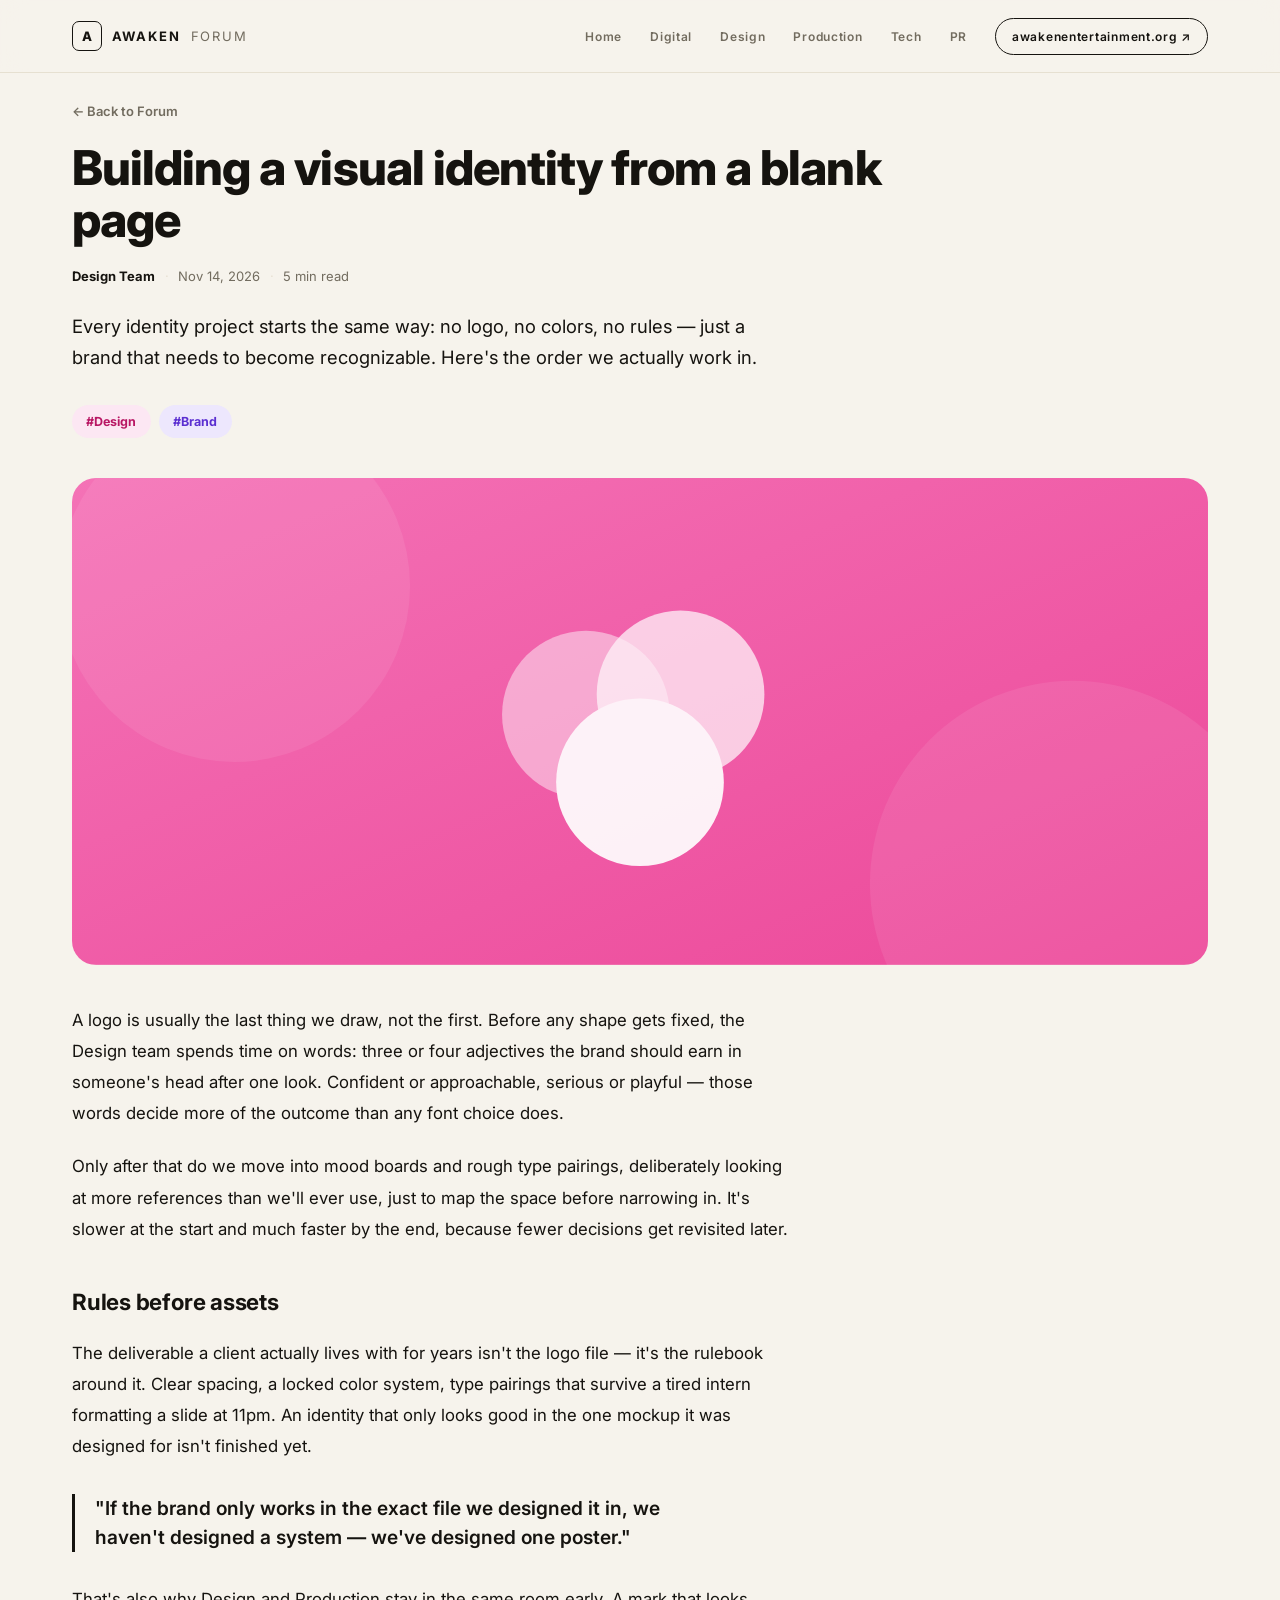
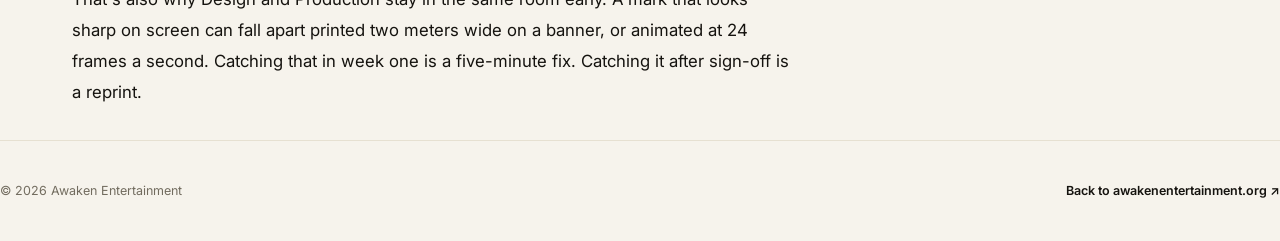
==== articles/design-identity-from-zero/index.html @ 2b052cd8 "Scaffold Awaken Forum: static blog for Digital/Design/Production/Tech/PR Co-Authored-By: Claude Sonn" ====
<!DOCTYPE html>
<html lang="en">
<head>
<meta charset="UTF-8">
<meta name="viewport" content="width=device-width, initial-scale=1.0">
<meta name="color-scheme" content="light">
<title>Building a visual identity from a blank page — Awaken Forum</title>
<meta name="description" content="How Awaken Design moves from a blank page to a visual identity a brand can actually use.">
<link rel="icon" type="image/png" sizes="32x32" href="/favicon-32.png">
<link rel="icon" type="image/svg+xml" href="/favicon.svg">
<link rel="apple-touch-icon" href="/apple-touch-icon.png">
<link rel="preconnect" href="https://fonts.googleapis.com">
<link rel="preconnect" href="https://fonts.gstatic.com" crossorigin>
<link href="https://fonts.googleapis.com/css2?family=Inter:wght@300;400;500;600;700;800&display=swap" rel="stylesheet">
<link rel="stylesheet" href="/assets/css/style.css">
</head>
<body>

<header class="header">
  <div class="header-inner">
    <a class="logo" href="/">
      <span class="logo-mark">A</span>
      <span class="logo-text">Awaken <em>Forum</em></span>
    </a>
    <nav class="nav">
      <a href="/">Home</a>
      <a href="/#digital">Digital</a>
      <a href="/#design">Design</a>
      <a href="/#production">Production</a>
      <a href="/#tech">Tech</a>
      <a href="/#pr">PR</a>
      <a class="ext" href="https://awakenentertainment.org" target="_blank" rel="noopener">awakenentertainment.org ↗</a>
    </nav>
    <button class="menu-btn" aria-label="Toggle menu">☰</button>
  </div>
</header>

<main class="wrap">
  <a class="back" href="/">← Back to Forum</a>

  <div class="article-head">
    <h1>Building a visual identity from a blank page</h1>
    <div class="byline">
      <span><b>Design Team</b></span>
      <span class="dot-sep">Nov 14, 2026</span>
      <span class="dot-sep">5 min read</span>
    </div>
  </div>

  <p class="lede">Every identity project starts the same way: no logo, no colors, no rules — just a brand that needs to become recognizable. Here's the order we actually work in.</p>

  <div class="tag-row">
    <span class="tag pill-design">#Design</span>
    <span class="tag pill-production">#Brand</span>
  </div>

  <div class="banner">
    <svg viewBox="0 0 840 360" xmlns="http://www.w3.org/2000/svg">
      <defs><linearGradient id="gb2" x1="0" y1="0" x2="1" y2="1">
        <stop offset="0%" stop-color="#f472b6"/><stop offset="100%" stop-color="#ec4899"/>
      </linearGradient></defs>
      <rect width="840" height="360" fill="url(#gb2)"/>
      <circle cx="120" cy="80" r="130" fill="#fff" opacity="0.08"/>
      <circle cx="740" cy="300" r="150" fill="#fff" opacity="0.08"/>
      <g opacity="0.92">
        <circle cx="380" cy="175" r="62" fill="#fff" opacity="0.5"/>
        <circle cx="450" cy="160" r="62" fill="#fff" opacity="0.75"/>
        <circle cx="420" cy="225" r="62" fill="#fff"/>
      </g>
    </svg>
  </div>

  <article class="prose">
    <p>A logo is usually the last thing we draw, not the first. Before any shape gets fixed, the Design team spends time on words: three or four adjectives the brand should earn in someone's head after one look. Confident or approachable, serious or playful — those words decide more of the outcome than any font choice does.</p>

    <p>Only after that do we move into mood boards and rough type pairings, deliberately looking at more references than we'll ever use, just to map the space before narrowing in. It's slower at the start and much faster by the end, because fewer decisions get revisited later.</p>

    <h2>Rules before assets</h2>
    <p>The deliverable a client actually lives with for years isn't the logo file — it's the rulebook around it. Clear spacing, a locked color system, type pairings that survive a tired intern formatting a slide at 11pm. An identity that only looks good in the one mockup it was designed for isn't finished yet.</p>

    <blockquote>"If the brand only works in the exact file we designed it in, we haven't designed a system — we've designed one poster."</blockquote>

    <p>That's also why Design and Production stay in the same room early. A mark that looks sharp on screen can fall apart printed two meters wide on a banner, or animated at 24 frames a second. Catching that in week one is a five-minute fix. Catching it after sign-off is a reprint.</p>
  </article>
</main>

<footer class="footer">
  <div class="footer-inner">
    <span>© 2026 Awaken Entertainment</span>
    <a href="https://awakenentertainment.org" target="_blank" rel="noopener">Back to awakenentertainment.org ↗</a>
  </div>
</footer>

<script src="/assets/js/main.js"></script>
</body>
</html>
---- assets/css/style.css ----
*,*::before,*::after{box-sizing:border-box;margin:0;padding:0}
:root{
  color-scheme: light;
  --bg:#f6f3ec;--surface:#ffffff;--text:#15130f;--text-secondary:#726c5f;--border:#e6e0d1;
  --digital:#0ea5e9;--digital-tint:#e0f4fd;
  --design:#ec4899;--design-tint:#fce7f3;
  --tech:#10b981;--tech-tint:#d9f5ea;
  --production:#8b5cf6;--production-tint:#ede7fd;
  --pr:#f59e0b;--pr-tint:#fef1d9;
  --radius-sm:8px;--radius:16px;--radius-lg:24px;--radius-pill:999px;
}
html{font-family:'Inter',system-ui,-apple-system,sans-serif;-webkit-font-smoothing:antialiased;scroll-behavior:smooth}
body{background:var(--bg);color:var(--text);line-height:1.6}
img,svg{max-width:100%;display:block}
a{text-decoration:none;color:inherit}
ul{list-style:none}
.wrap{max-width:1200px;margin:0 auto;padding:0 2rem}

/* Header */
.header{position:sticky;top:0;z-index:100;background:rgba(246,243,236,0.86);backdrop-filter:blur(12px);border-bottom:1px solid var(--border)}
.header-inner{max-width:1200px;margin:0 auto;padding:1.1rem 2rem;display:flex;align-items:center;justify-content:space-between}
.logo{display:flex;align-items:center;gap:.6rem}
.logo-mark{width:30px;height:30px;border:1.5px solid var(--text);border-radius:7px;display:flex;align-items:center;justify-content:center;font-size:13px;font-weight:800}
.logo-text{font-size:13px;font-weight:700;letter-spacing:.14em;text-transform:uppercase}
.logo-text em{font-style:normal;font-weight:400;color:var(--text-secondary);margin-left:.4em}
.nav{display:flex;align-items:center;gap:1.75rem}
.nav a{font-size:12px;font-weight:600;letter-spacing:.06em;color:var(--text-secondary);transition:color .15s}
.nav a:hover,.nav a.active{color:var(--text)}
.nav .ext{display:inline-flex;align-items:center;gap:.3rem;padding:.5rem 1rem;border:1px solid var(--text);border-radius:var(--radius-pill);color:var(--text)}
.menu-btn{display:none;background:none;border:none;font-size:20px;cursor:pointer;color:var(--text);line-height:1}

/* Hero */
.hero{padding:4.5rem 0 3rem}
.hero h1{font-size:clamp(2.1rem,5vw,3.4rem);font-weight:800;letter-spacing:-.02em;line-height:1.08;max-width:820px}
.hero h1 b{font-weight:800}
.hero p{margin-top:1.1rem;font-size:1.05rem;color:var(--text-secondary);max-width:560px;line-height:1.7}

/* Category pills */
.pills{display:flex;flex-wrap:wrap;gap:.6rem;margin-top:2.25rem}
.pill{display:inline-flex;align-items:center;gap:.55rem;padding:.4rem 1.1rem .4rem .4rem;border-radius:var(--radius-pill);font-size:13px;font-weight:700;cursor:pointer;border:1px solid transparent;transition:transform .15s}
.pill:hover{transform:translateY(-1px)}
.pill-dot{width:26px;height:26px;border-radius:50%;display:flex;align-items:center;justify-content:center;color:#fff;font-size:12px;font-weight:800;flex-shrink:0}
.pill.is-active{border-color:currentColor}
.pill-digital{background:var(--digital-tint);color:#0876a8}.pill-digital .pill-dot{background:var(--digital)}
.pill-design{background:var(--design-tint);color:#b81764}.pill-design .pill-dot{background:var(--design)}
.pill-tech{background:var(--tech-tint);color:#0a7a52}.pill-tech .pill-dot{background:var(--tech)}
.pill-production{background:var(--production-tint);color:#5b2fd1}.pill-production .pill-dot{background:var(--production)}
.pill-pr{background:var(--pr-tint);color:#b06a00}.pill-pr .pill-dot{background:var(--pr)}

/* Section */
.section{padding:3rem 0}
.section-head{display:flex;align-items:baseline;justify-content:space-between;margin-bottom:1.75rem;border-top:1px solid var(--border);padding-top:1.75rem}
.section-head h2{font-size:1.1rem;font-weight:700;text-transform:uppercase;letter-spacing:.1em}
.section-head span{font-size:13px;color:var(--text-secondary)}

/* Article cards */
.grid{display:grid;grid-template-columns:repeat(auto-fill,minmax(260px,1fr));gap:1.75rem}
.card{display:flex;flex-direction:column}
.card-thumb{position:relative;aspect-ratio:4/3;border-radius:var(--radius);overflow:hidden;margin-bottom:1rem}
.card-thumb svg{position:absolute;inset:0;width:100%;height:100%}
.card h3{font-size:1.05rem;font-weight:700;line-height:1.35;letter-spacing:-.01em}
.card:hover h3{text-decoration:underline}
.card-meta{margin-top:.5rem;font-size:12.5px;color:var(--text-secondary)}
.card-meta b{color:var(--text);font-weight:600}

/* Load more */
.more-wrap{display:flex;justify-content:center;margin-top:2.5rem}
.btn-pill{padding:.85rem 1.75rem;border-radius:var(--radius-pill);background:var(--text);color:var(--bg);font-weight:700;font-size:13.5px;border:none;cursor:pointer}

/* Footer */
.footer{border-top:1px solid var(--border);padding:2.5rem 0;margin-top:2rem}
.footer-inner{display:flex;flex-wrap:wrap;gap:1rem;align-items:center;justify-content:space-between;font-size:12.5px;color:var(--text-secondary)}
.footer a{color:var(--text);font-weight:600}

/* ---- Article page ---- */
.back{display:inline-flex;align-items:center;gap:.4rem;font-size:13px;font-weight:600;color:var(--text-secondary);margin:1.75rem 0 1.25rem}
.back:hover{color:var(--text)}
.article-head h1{font-size:clamp(2rem,4.5vw,3rem);font-weight:800;letter-spacing:-.02em;line-height:1.08;max-width:820px}
.byline{display:flex;flex-wrap:wrap;align-items:center;gap:.6rem;margin-top:1.25rem;font-size:13px;color:var(--text-secondary)}
.byline b{color:var(--text);font-weight:700}
.dot-sep::before{content:"\00b7";margin-right:.6rem;color:var(--border)}
.lede{font-size:1.15rem;line-height:1.7;color:var(--text);max-width:720px;margin:1.5rem 0 2rem}
.tag-row{display:flex;flex-wrap:wrap;gap:.5rem;margin-bottom:2.5rem}
.tag{font-size:12.5px;font-weight:700;padding:.4rem .9rem;border-radius:var(--radius-pill)}

.banner{border-radius:var(--radius-lg);position:relative;aspect-ratio:21/9;overflow:hidden;margin-bottom:2.5rem}
.banner svg{position:absolute;inset:0;width:100%;height:100%}

.prose{max-width:720px;font-size:1.05rem;line-height:1.85}
.prose p{margin-bottom:1.4rem}
.prose h2{font-size:1.4rem;font-weight:700;letter-spacing:-.01em;margin:2.25rem 0 1rem}
.prose blockquote{border-left:3px solid var(--text);padding-left:1.25rem;font-size:1.2rem;font-weight:600;line-height:1.5;margin:2rem 0;max-width:620px}

.more-from{margin-top:3rem;padding-top:2rem;border-top:1px solid var(--border)}

@media (max-width:760px){
  .nav{position:fixed;inset:64px 1rem auto 1rem;background:var(--surface);border:1px solid var(--border);border-radius:var(--radius);padding:1rem;flex-direction:column;align-items:flex-start;gap:1rem;box-shadow:0 20px 40px rgba(0,0,0,.08);display:none}
  .nav.open{display:flex}
  .menu-btn{display:block}
  .wrap{padding:0 1.25rem}
}
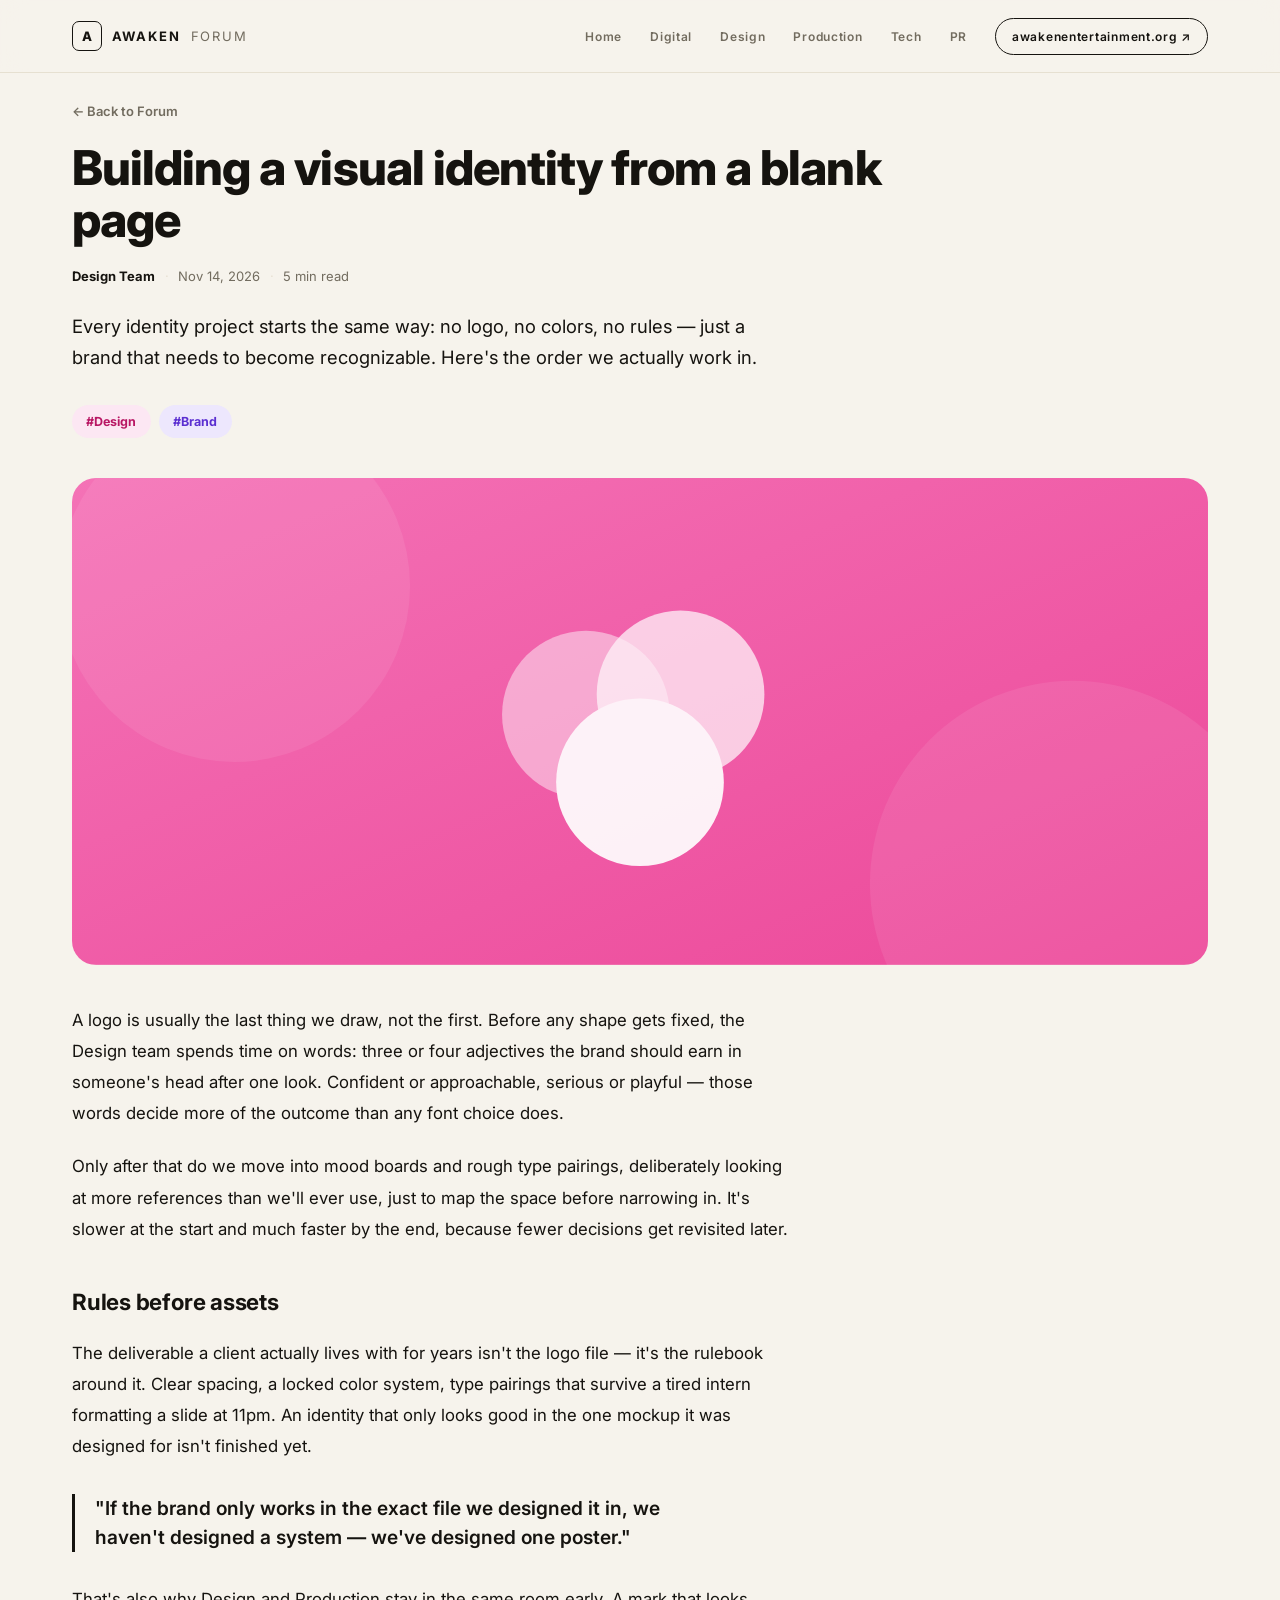
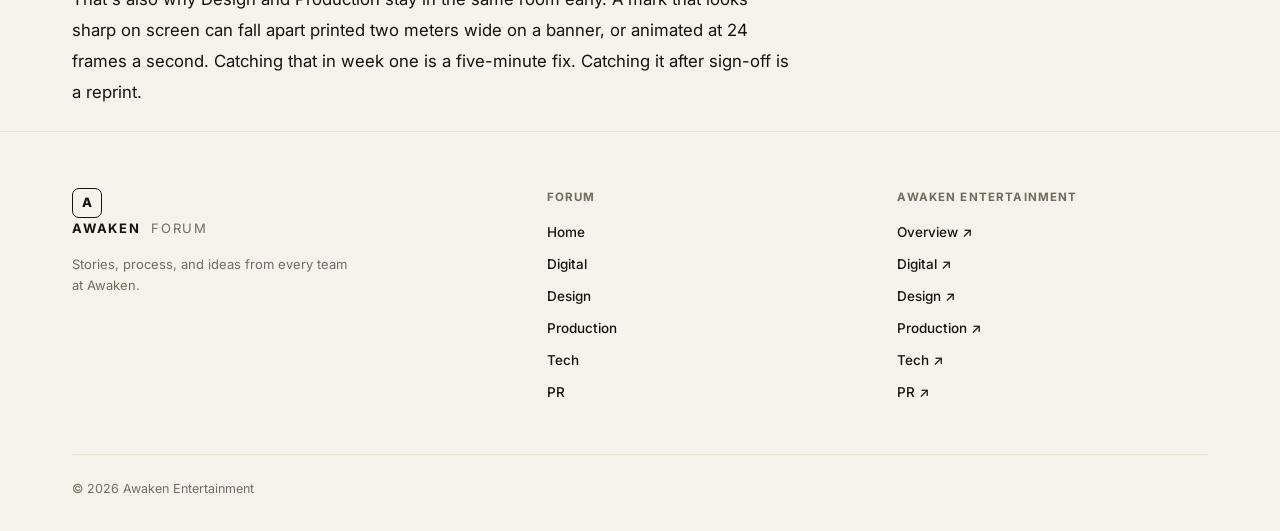
==== commit 68e05257: "Redesign homepage: bento grid, richer tag pills, color-block sections Co-Authored-By: Claude Sonnet " ====
--- a/articles/design-identity-from-zero/index.html
+++ b/articles/design-identity-from-zero/index.html
@@ -24,11 +24,11 @@
     </a>
     <nav class="nav">
       <a href="/">Home</a>
-      <a href="/#digital">Digital</a>
-      <a href="/#design">Design</a>
-      <a href="/#production">Production</a>
-      <a href="/#tech">Tech</a>
-      <a href="/#pr">PR</a>
+      <a href="/#latest" class="nav-tag" data-tag="digital">Digital</a>
+      <a href="/#latest" class="nav-tag" data-tag="design">Design</a>
+      <a href="/#latest" class="nav-tag" data-tag="production">Production</a>
+      <a href="/#latest" class="nav-tag" data-tag="tech">Tech</a>
+      <a href="/#latest" class="nav-tag" data-tag="pr">PR</a>
       <a class="ext" href="https://awakenentertainment.org" target="_blank" rel="noopener">awakenentertainment.org ↗</a>
     </nav>
     <button class="menu-btn" aria-label="Toggle menu">☰</button>
@@ -85,9 +85,35 @@
 </main>
 
 <footer class="footer">
-  <div class="footer-inner">
-    <span>© 2026 Awaken Entertainment</span>
-    <a href="https://awakenentertainment.org" target="_blank" rel="noopener">Back to awakenentertainment.org ↗</a>
+  <div class="wrap">
+    <div class="footer-grid">
+      <div class="footer-col">
+        <a class="logo" href="/">
+          <span class="logo-mark">A</span>
+          <span class="logo-text">Awaken <em>Forum</em></span>
+        </a>
+        <p class="footer-about">Stories, process, and ideas from every team at Awaken.</p>
+      </div>
+      <div class="footer-col">
+        <h4>Forum</h4>
+        <a href="/">Home</a>
+        <a href="/#latest" class="nav-tag" data-tag="digital">Digital</a>
+        <a href="/#latest" class="nav-tag" data-tag="design">Design</a>
+        <a href="/#latest" class="nav-tag" data-tag="production">Production</a>
+        <a href="/#latest" class="nav-tag" data-tag="tech">Tech</a>
+        <a href="/#latest" class="nav-tag" data-tag="pr">PR</a>
+      </div>
+      <div class="footer-col">
+        <h4>Awaken Entertainment</h4>
+        <a href="https://awakenentertainment.org" target="_blank" rel="noopener">Overview ↗</a>
+        <a href="https://awakenentertainment.org/digital/" target="_blank" rel="noopener">Digital ↗</a>
+        <a href="https://awakenentertainment.org/design/" target="_blank" rel="noopener">Design ↗</a>
+        <a href="https://awakenentertainment.org/production/" target="_blank" rel="noopener">Production ↗</a>
+        <a href="https://awakenentertainment.org/tech/" target="_blank" rel="noopener">Tech ↗</a>
+        <a href="https://awakenentertainment.org/pr/" target="_blank" rel="noopener">PR ↗</a>
+      </div>
+    </div>
+    <div class="footer-bottom">© 2026 Awaken Entertainment</div>
   </div>
 </footer>
 
--- a/assets/css/style.css
+++ b/assets/css/style.css
@@ -93,9 +93,65 @@
 
 .more-from{margin-top:3rem;padding-top:2rem;border-top:1px solid var(--border)}
 
+/* Welcome / intro */
+.eyebrow{font-size:12px;font-weight:700;text-transform:uppercase;letter-spacing:.14em;color:var(--text-secondary);margin-bottom:.75rem}
+.intro p{font-size:1.1rem;line-height:1.75;max-width:760px}
+
+/* Bento grid (homepage "Latest") */
+.bento{display:grid;grid-template-columns:repeat(3,1fr);grid-auto-rows:1fr;gap:1.75rem}
+.bento .card.featured{grid-column:1 / 2;grid-row:1 / 3}
+.bento .card.featured .card-thumb{flex:1;aspect-ratio:auto;min-height:280px;margin-bottom:1.25rem}
+.bento .card.featured h3{font-size:1.5rem;line-height:1.3}
+.bento .card{min-width:0}
+
+/* Spotlight (colored highlight block) */
+.spotlight{background:var(--production);border-radius:var(--radius-lg);padding:2.5rem;margin:1rem 0;color:#fff}
+.spotlight-head{display:flex;align-items:baseline;justify-content:space-between;margin-bottom:1.75rem}
+.spotlight-head h2{font-size:1.4rem;font-weight:800;letter-spacing:-.01em}
+.spotlight-head a{font-size:13px;font-weight:700;white-space:nowrap}
+.spotlight-grid{display:grid;grid-template-columns:repeat(auto-fit,minmax(170px,1fr));gap:1.25rem}
+.mini-card .card-thumb{aspect-ratio:1/1;margin-bottom:.75rem}
+.mini-card h3{font-size:14px;font-weight:700;line-height:1.4}
+.mini-card .card-meta{color:rgba(255,255,255,.75)}
+.mini-card .card-meta b{color:#fff}
+
+/* Manifesto */
+.manifesto{padding:3.5rem 0;max-width:760px}
+.manifesto p{font-size:1.2rem;line-height:1.7;font-weight:500;color:var(--text)}
+
+/* Dark CTA banner */
+.cta{position:relative;background:var(--text);color:var(--bg);border-radius:var(--radius-lg);padding:4rem 2.5rem;overflow:hidden;margin:1rem 0 3rem;text-align:center}
+.cta::before{content:"";position:absolute;inset:0;background:
+    radial-gradient(circle at 15% 20%, rgba(14,165,233,.35), transparent 40%),
+    radial-gradient(circle at 85% 30%, rgba(236,72,153,.3), transparent 40%),
+    radial-gradient(circle at 50% 90%, rgba(139,92,246,.3), transparent 45%)}
+.cta-inner{position:relative}
+.cta h2{font-size:clamp(1.6rem,4vw,2.4rem);font-weight:800;letter-spacing:-.02em;max-width:560px;margin:0 auto 1.25rem}
+.cta-actions{display:flex;flex-wrap:wrap;gap:.85rem;justify-content:center;margin-top:1.75rem}
+.btn-solid{background:var(--bg);color:var(--text);padding:.9rem 1.75rem;border-radius:var(--radius-pill);font-weight:700;font-size:13.5px}
+.btn-outline{border:1px solid rgba(246,243,236,.4);color:var(--bg);padding:.9rem 1.75rem;border-radius:var(--radius-pill);font-weight:700;font-size:13.5px}
+
+/* Rich footer */
+.footer{border-top:1px solid var(--border);padding:3.5rem 0 2rem;margin-top:1rem}
+.footer-grid{display:grid;grid-template-columns:1.4fr 1fr 1fr;gap:2.5rem}
+.footer-about{font-size:13px;color:var(--text-secondary);margin-top:.9rem;max-width:280px;line-height:1.65}
+.footer-col h4{font-size:11.5px;font-weight:700;text-transform:uppercase;letter-spacing:.1em;margin-bottom:1rem;color:var(--text-secondary)}
+.footer-col a{display:block;font-size:13.5px;color:var(--text);margin-bottom:.65rem;font-weight:500}
+.footer-col a:hover{text-decoration:underline}
+.footer-bottom{margin-top:2.5rem;padding-top:1.5rem;border-top:1px solid var(--border);font-size:12.5px;color:var(--text-secondary)}
+
+@media (max-width:900px){
+  .bento{grid-template-columns:1fr 1fr}
+  .bento .card.featured{grid-column:1 / 3;grid-row:auto}
+  .bento .card.featured .card-thumb{aspect-ratio:16/9;min-height:0}
+}
 @media (max-width:760px){
   .nav{position:fixed;inset:64px 1rem auto 1rem;background:var(--surface);border:1px solid var(--border);border-radius:var(--radius);padding:1rem;flex-direction:column;align-items:flex-start;gap:1rem;box-shadow:0 20px 40px rgba(0,0,0,.08);display:none}
   .nav.open{display:flex}
   .menu-btn{display:block}
   .wrap{padding:0 1.25rem}
+  .bento{grid-template-columns:1fr}
+  .bento .card.featured{grid-column:auto;grid-row:auto}
+  .footer-grid{grid-template-columns:1fr;gap:2rem}
+  .cta{padding:3rem 1.5rem}
 }
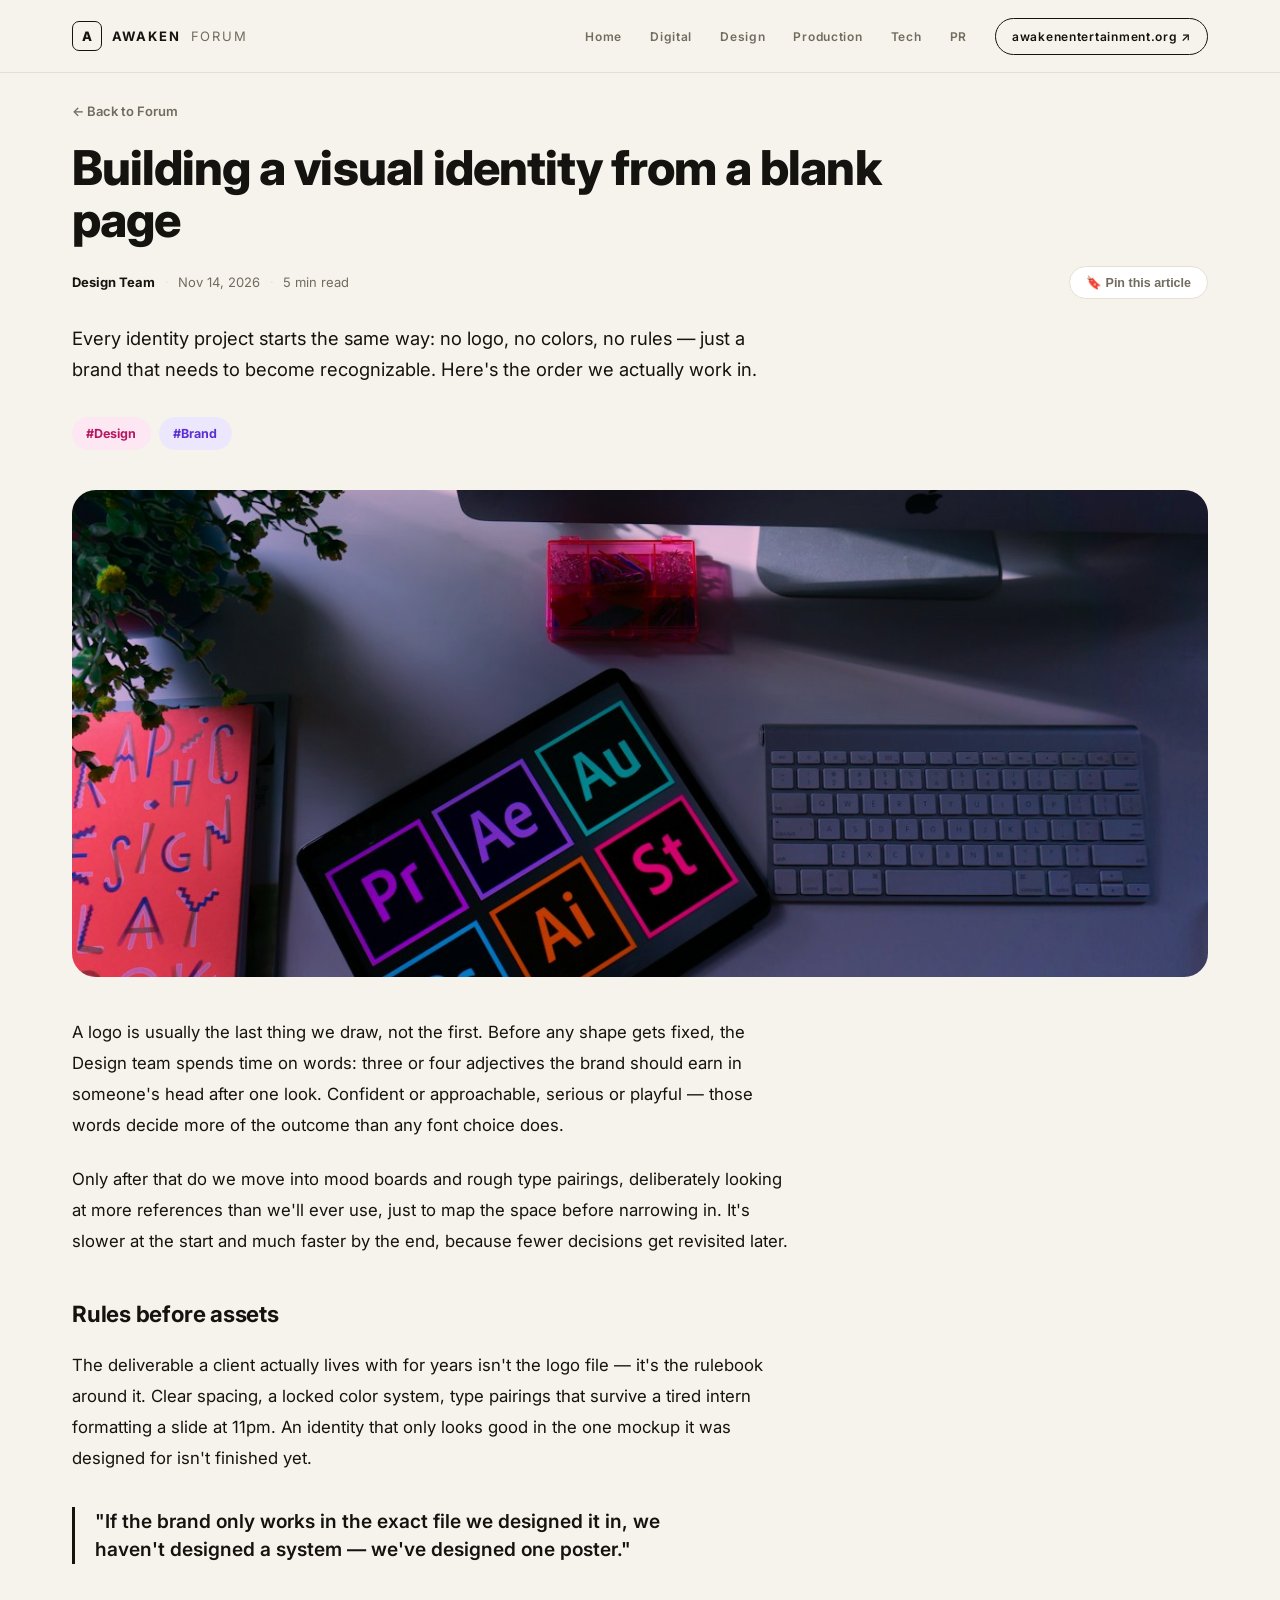
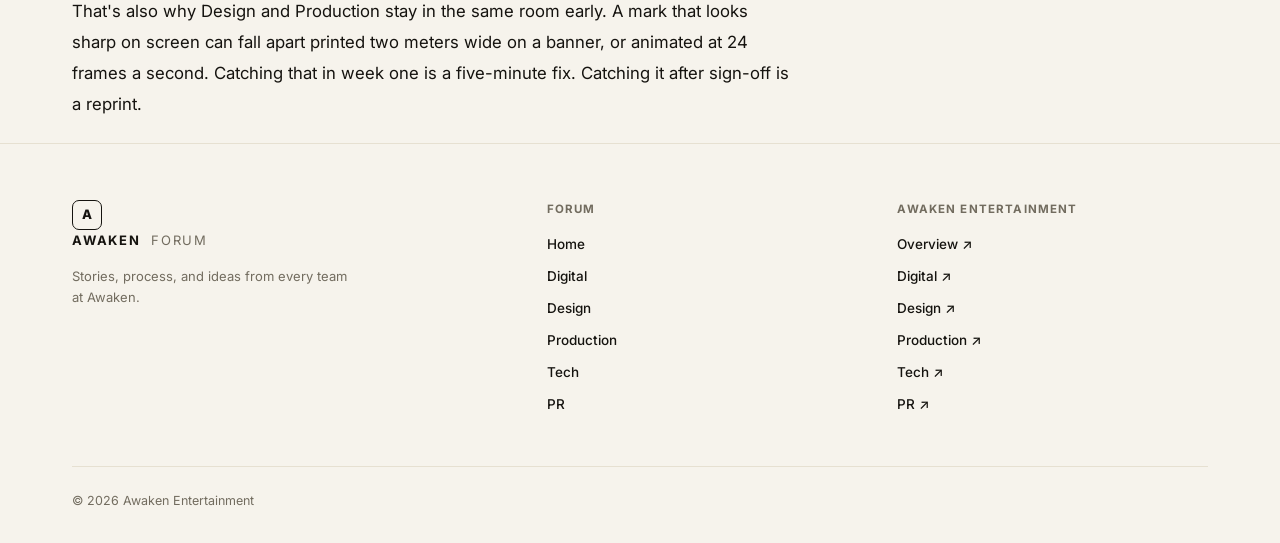
==== commit ad25778f: "Add Pinned area and Explore curated topics; use real local photos Replace flat SVG icon cards with l" ====
--- a/articles/design-identity-from-zero/index.html
+++ b/articles/design-identity-from-zero/index.html
@@ -44,6 +44,7 @@
       <span><b>Design Team</b></span>
       <span class="dot-sep">Nov 14, 2026</span>
       <span class="dot-sep">5 min read</span>
+      <button class="pin-btn" data-href="/articles/design-identity-from-zero/" data-title="Building a visual identity from a blank page" data-cat="design" data-cat-label="Design">🔖 Pin this article</button>
     </div>
   </div>
 
@@ -54,20 +55,8 @@
     <span class="tag pill-production">#Brand</span>
   </div>
 
-  <div class="banner">
-    <svg viewBox="0 0 840 360" xmlns="http://www.w3.org/2000/svg">
-      <defs><linearGradient id="gb2" x1="0" y1="0" x2="1" y2="1">
-        <stop offset="0%" stop-color="#f472b6"/><stop offset="100%" stop-color="#ec4899"/>
-      </linearGradient></defs>
-      <rect width="840" height="360" fill="url(#gb2)"/>
-      <circle cx="120" cy="80" r="130" fill="#fff" opacity="0.08"/>
-      <circle cx="740" cy="300" r="150" fill="#fff" opacity="0.08"/>
-      <g opacity="0.92">
-        <circle cx="380" cy="175" r="62" fill="#fff" opacity="0.5"/>
-        <circle cx="450" cy="160" r="62" fill="#fff" opacity="0.75"/>
-        <circle cx="420" cy="225" r="62" fill="#fff"/>
-      </g>
-    </svg>
+  <div class="banner tint tint-design">
+    <img src="/assets/img/design.jpg" alt="" loading="lazy">
   </div>
 
   <article class="prose">
--- a/assets/css/style.css
+++ b/assets/css/style.css
@@ -140,10 +140,46 @@
 .footer-col a:hover{text-decoration:underline}
 .footer-bottom{margin-top:2.5rem;padding-top:1.5rem;border-top:1px solid var(--border);font-size:12.5px;color:var(--text-secondary)}
 
+/* Photo thumbnails + brand tint */
+.card-thumb img,.banner img{position:absolute;inset:0;width:100%;height:100%;object-fit:cover}
+.tint::after{content:"";position:absolute;inset:0;mix-blend-mode:multiply;opacity:.3;pointer-events:none}
+.tint-digital::after{background:var(--digital)}
+.tint-design::after{background:var(--design)}
+.tint-production::after{background:var(--production)}
+.tint-tech::after{background:var(--tech)}
+.tint-pr::after{background:var(--pr)}
+
+/* Pin button */
+.byline{position:relative}
+.pin-btn{margin-left:auto;display:inline-flex;align-items:center;gap:.4rem;font-size:12.5px;font-weight:700;padding:.5rem 1rem;border-radius:var(--radius-pill);border:1px solid var(--border);background:var(--surface);cursor:pointer;color:var(--text-secondary)}
+.pin-btn.is-pinned{background:var(--text);color:var(--bg);border-color:var(--text)}
+
+/* Pinned area */
+.pinned-empty{background:var(--surface);border:1px dashed var(--border);border-radius:var(--radius-lg);padding:2.25rem;text-align:center;color:var(--text-secondary);font-size:14px;line-height:1.8}
+.pin-chip{display:inline-flex;align-items:center;gap:.4rem;background:var(--bg);border:1px solid var(--border);border-radius:var(--radius-pill);padding:.4rem .9rem;font-weight:700;color:var(--text);margin:0 .3rem}
+.pinned-list{display:flex;flex-direction:column;background:var(--surface);border-radius:var(--radius-lg);overflow:hidden;border:1px solid var(--border)}
+.pinned-item{display:flex;align-items:center;gap:1rem;padding:1.1rem 1.5rem;border-bottom:1px solid var(--border);font-size:13.5px;font-weight:600}
+.pinned-item:last-child{border-bottom:none}
+.pinned-item:hover{background:var(--bg)}
+.pinned-item .remove-pin{margin-left:auto;font-size:12px;color:var(--text-secondary);font-weight:700}
+
+/* Explore curated topics */
+.topics{display:grid;grid-template-columns:repeat(3,1fr);gap:1.75rem}
+.topic-panel{border-radius:var(--radius-lg);padding:1.75rem;display:flex;flex-direction:column}
+.topic-panel h3{color:#fff;font-size:1.1rem;font-weight:800;margin-bottom:1.25rem}
+.topic-list{display:flex;flex-direction:column;gap:.85rem;flex:1}
+.topic-item{display:flex;gap:.9rem;background:#fff;border-radius:var(--radius);padding:.7rem;align-items:center}
+.topic-thumb{width:56px;height:56px;border-radius:var(--radius-sm);overflow:hidden;flex-shrink:0;position:relative}
+.topic-thumb img{position:absolute;inset:0;width:100%;height:100%;object-fit:cover}
+.topic-item h4{font-size:13px;font-weight:700;line-height:1.3;color:var(--text)}
+.topic-item span{font-size:11px;color:var(--text-secondary)}
+.topic-panel .see-all{margin-top:1.25rem;text-align:center;color:#fff;font-size:13px;font-weight:700}
+
 @media (max-width:900px){
   .bento{grid-template-columns:1fr 1fr}
   .bento .card.featured{grid-column:1 / 3;grid-row:auto}
   .bento .card.featured .card-thumb{aspect-ratio:16/9;min-height:0}
+  .topics{grid-template-columns:1fr}
 }
 @media (max-width:760px){
   .nav{position:fixed;inset:64px 1rem auto 1rem;background:var(--surface);border:1px solid var(--border);border-radius:var(--radius);padding:1rem;flex-direction:column;align-items:flex-start;gap:1rem;box-shadow:0 20px 40px rgba(0,0,0,.08);display:none}
